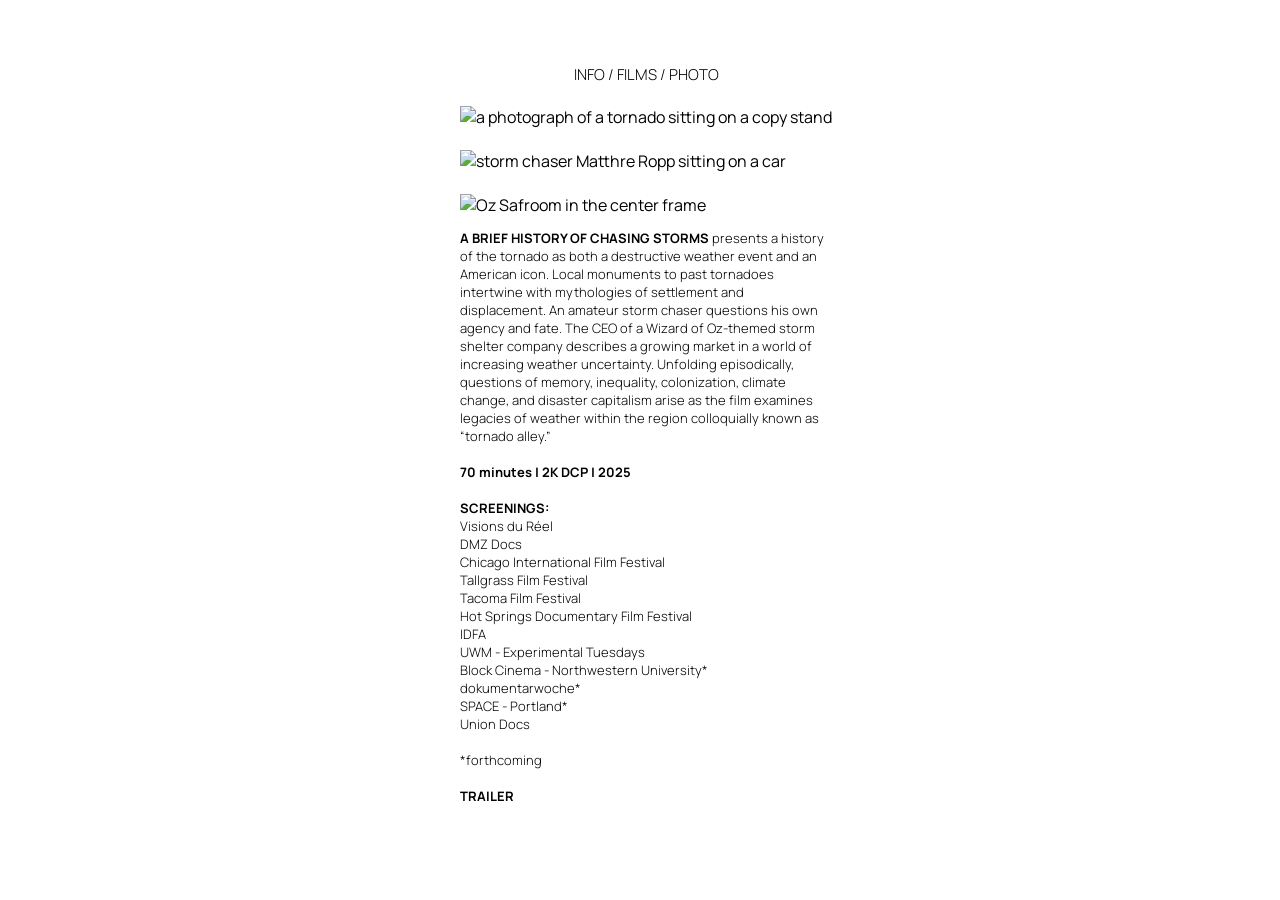
==== A_Brief_History.html @ c2400b2d "Add files via upload" ====
<!doctype html>

<html lang="en">
<head>
  <meta charset="utf-8">

  <title>Curtis Miller - Artist / Filmmaker</title>
  <meta name="description" content="CURTIS MILLER - Artist and Filmmaker">
  <meta name="author" content="CURTIS BYRNSIDE MILLER">

  <link rel="stylesheet" href="curtismiller.css">
    
<link rel="preconnect" href="https://fonts.gstatic.com">
<link href="https://fonts.googleapis.com/css2?family=Manrope:wght@200;300;400;500;600;700&display=swap" rel="stylesheet"> 
<link rel="icon" type="image/png" href=""/>
        
<meta name="viewport" content="width=device-width, initial-scale=1.0">    
  
  
</head>

   <header><a href="index.html">INFO</a> / <a href="films.html">FILMS</a> / <a href="photo.html">PHOTO</a></header>
    
    <body>
        <br>
        <img src="images/A_Brief_History/first_image.jpeg" class="center" title="a photograph of a tornado sitting on a copy stand">
        <br>
        <img src="images/A_Brief_History/matt%20car.jpg" class="center" title="storm chaser Matthre Ropp sitting on a car"> 
          <br>
        <img src="images/A_Brief_History/oz%20saferoom.jpg" class="center" title="Oz Safroom in the center frame">
   <p class="center">
      
              <b>A BRIEF HISTORY OF CHASING STORMS</b> presents a history of the tornado as both a destructive weather event and an American icon. Local monuments to past tornadoes intertwine with mythologies of settlement and displacement. An amateur storm chaser questions his own agency and fate. The CEO of a Wizard of Oz-themed storm shelter company describes a growing market in a world of increasing weather uncertainty. Unfolding episodically, questions of memory, inequality, colonization, climate change, and disaster capitalism arise as the film examines legacies of weather within the region colloquially known as “tornado alley.” 
             
            <br>
            <br>
       <b>70 minutes | 2K DCP | 2025</b>
        <br>
            <br>
            <b>SCREENINGS:</b> 
            <br> Visions du Réel
            <br>DMZ Docs
            <br>Chicago International Film Festival
            <BR>Tallgrass Film Festival
            <br>Tacoma Film Festival
            <br>Hot Springs Documentary Film Festival
            <br>IDFA
            <br>UWM - Experimental Tuesdays
            <br> Block Cinema - Northwestern University*
            <br> dokumentarwoche*
            <br>SPACE - Portland*
            <br>Union Docs<br>
            <br>*forthcoming
       <br>
<br>
       <a href="https://vimeo.com/user3306894/trailer-1?share=copy&fl=sv&fe=ci"><b>TRAILER</b></a>
    
        </p>
    
    </body>
    
    <footer>
       
    </footer>
    
</html>
---- curtismiller.css ----
/*media queries*/
/*anything greather than >>> a break point - min - */
/*anything less than a <<<< break point - max*/

/***********MOBILE***********/
/***********MOBILE***********/

header{
    background-color: white;
    width: 100%;
    margin: auto;
    text-align: center;
    bottom: 10px;
    z-index: 10;
    height: 20px;
    font-size: 15px;
    font-weight: 300;
}

footer{
    text-align: right;
}
    
body{
    background: white; 
    font-family: 'Manrope', sans-serif;
    margin-left: 2vw;
    margin-right: 1vw;
    margin-bottom: 5vh;
    margin-top: 15%;
    z-index: 50;
    
}

h1{
    color: red;
    font-size: 18px;
    word-spacing: 10px;
    font-weight: 600;
    text-align: center;
}

h2{
    color:red;
    font-size:18px;
    text-align: center;
    margin-bottom: 4vh;
}

h3{color:black;
text-align: center;
    font-size: 13px;
    display: inline;
}

h2:hover{color:black}
h2:active{color:red}


p{
    color:black;
    font-size: 12px
}

hr {
  width: 100%;
  margin-right: auto;
}

img{max-width: 100%;
    height: auto;
    margin-left: auto;
    margin-right: auto;
align-content: center;}

.center{
  display: block;
  margin-left: auto;
  margin-right: auto;
    ;
}



#container{
  display:flex;
}



a{ text-decoration: none;
    color:black;
}
a:hover{color:red}

ul{list-style-position: outside;}

li{list-style-position: outside;}

iframe{
    align-content: center;
    display: block;
}



/***********MOBILE***********/
/***********MOBILE***********/



/*
~~~~~~~~~~~~~~~~~~~~~~~~~~~~~~~~~~~~~~~~~~~~~~~
~~~~~~~~~~~~~~~~~~~~~~~~~~~~~~~~~~~~~~~~~~~~~~~
*/


/***********TABLET***********/
/***********TABLET***********/
@media only screen and (min-width: 768px){
    h1{
    font-size: 30px;
        text-align: center;
   }
    
    h2{
    color:red;
    font-size:20px;
    text-align: center;
    margin-bottom: 4vh;
}
    
    p{
    color:black;
    font-size: 16px;
    text-align: left;
    font-weight: 300;
}
    .newspaper{
    color:red;
    column-count: 2}

}

#container{
  display:flex
}

/***********TABLET***********/
/***********TABLET***********/



/*
~~~~~~~~~~~~~~~~~~~~~~~~~~~~~~~~~~~~~~~~~~~~~~~
~~~~~~~~~~~~~~~~~~~~~~~~~~~~~~~~~~~~~~~~~~~~~~~
*/


/***********SMALL_LAPTOP***********/
/***********SMALL_LAPTOP***********/
@media only screen and (min-width: 992px){
     h1{ color:red;
        font-size: 35px;
        }
    
    h2{
    font-size:30px;
    text-align: center;
    margin-bottom: 4vh;
    }

  h3{font-size:18px;}  
    }

p{max-width: 100%}

 img{max-width: 100%;
    height: auto;
    margin-left: auto;
    margin-right: auto;
align-content: center;}

hr{max-width: 100%}


/***********SMALL_LAPTOP***********/
/***********SMALL_LAPTOP***********/



/*
~~~~~~~~~~~~~~~~~~~~~~~~~~~~~~~~~~~~~~~~~~~~~~~
~~~~~~~~~~~~~~~~~~~~~~~~~~~~~~~~~~~~~~~~~~~~~~~
*/



/***********LG_DESK***********/
/***********LG_DESK***********/
@media only screen and (min-width: 1080px){
    body{margin-top:5%;
        margin-left:;
        margin-right;}
    
    h1{
        color:red;
    font-size: 35px;
   }
    p{font-size: 13px;
    max-width: 30%;
        display: block;
    align-content: center;}

    h3{font-size: 14px;
        font-weight: 300;
    max-width: 30%}
    
    img{max-width: 30%;
    height: auto;
    margin-left: auto;
    margin-right: auto;
align-content: center;}
}

iframe{
    max-width: 100%;
    width: 108wh;
    height: 50vh;
    border: none;
    align-content: center;
}

hr{max-width: 30%}

/***********LG_DESK***********/
/***********LG_DESK***********/
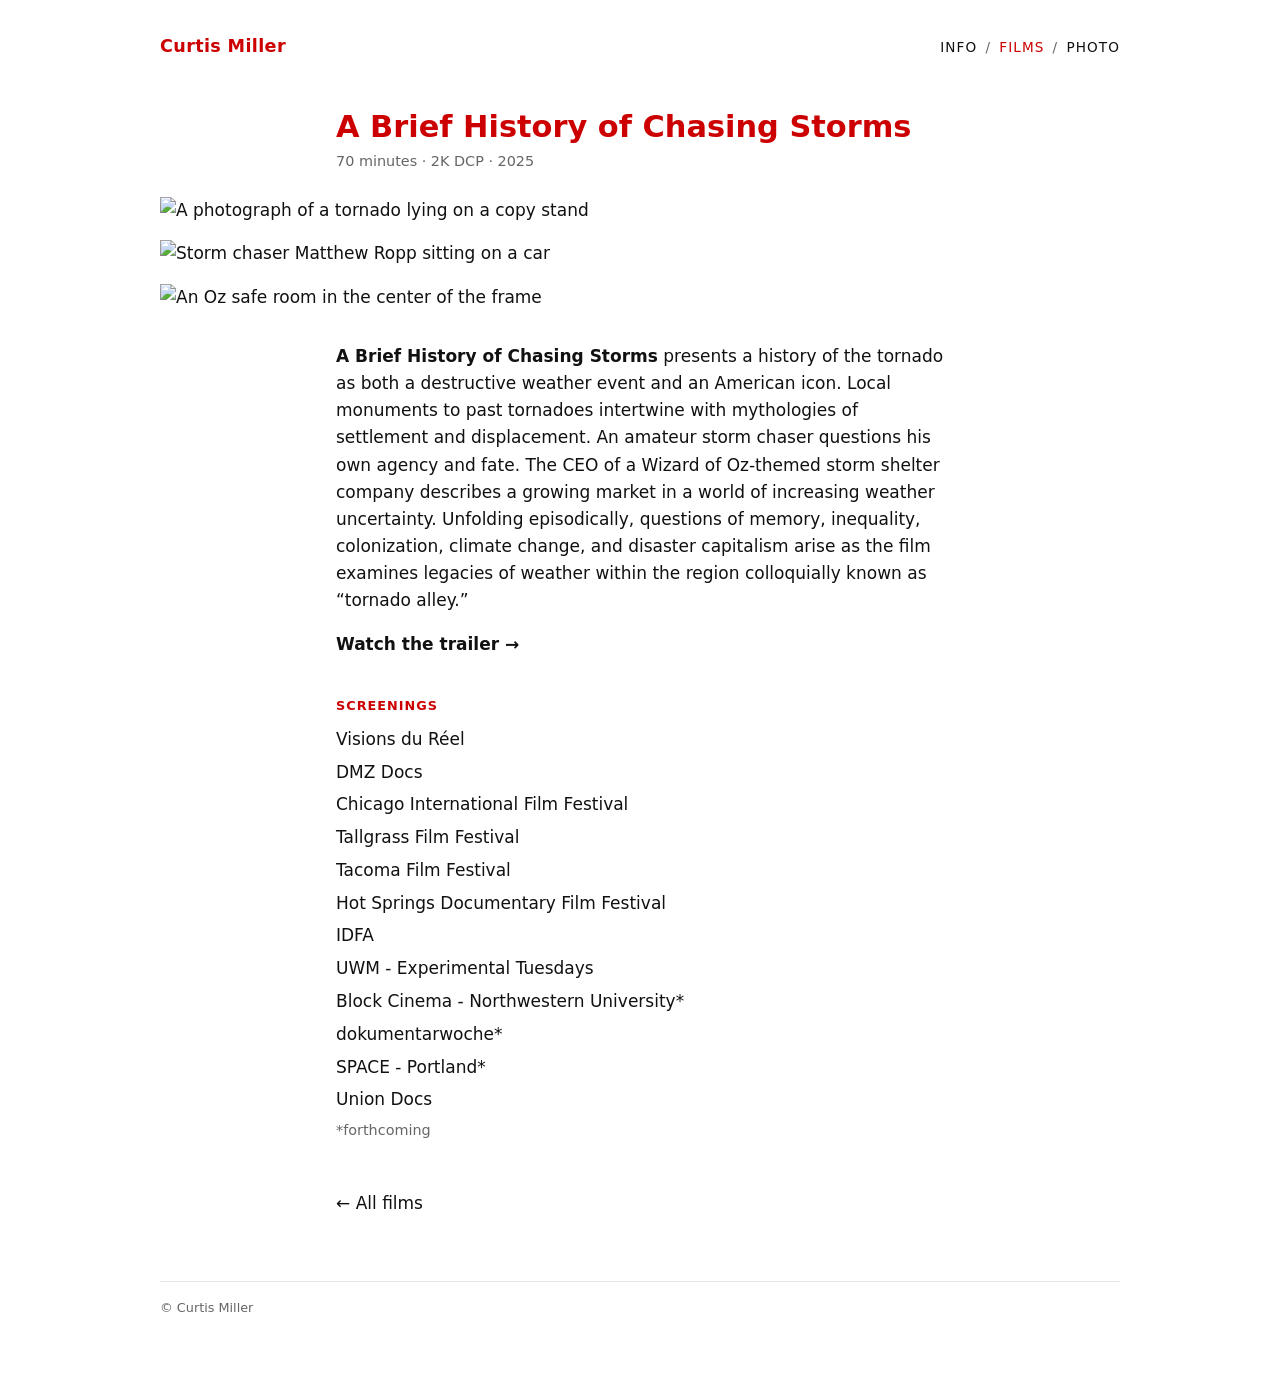
==== commit 0e69f9eb: "Revamp site HTML and CSS - Fix invalid page structure (header/footer outside <body>, missing doctype" ====
--- a/A_Brief_History.html
+++ b/A_Brief_History.html
@@ -1,66 +1,59 @@
 <!doctype html>
-
 <html lang="en">
 <head>
   <meta charset="utf-8">
+  <meta name="viewport" content="width=device-width, initial-scale=1">
+  <title>A Brief History of Chasing Storms – Curtis Miller</title>
+  <meta name="description" content="A Brief History of Chasing Storms presents a history of the tornado as both a destructive weather event and an American icon. Local monuments to past…">
+  <link rel="preload" href="fonts/manrope.woff2" as="font" type="font/woff2" crossorigin>
+  <link rel="stylesheet" href="curtismiller.css">
+</head>
+<body>
 
-  <title>Curtis Miller - Artist / Filmmaker</title>
-  <meta name="description" content="CURTIS MILLER - Artist and Filmmaker">
-  <meta name="author" content="CURTIS BYRNSIDE MILLER">
+<header class="site-header">
+  <a class="site-name" href="index.html">Curtis Miller</a>
+  <nav class="site-nav">
+    <a href="index.html">Info</a><a href="films.html" aria-current="page">Films</a><a href="photo.html">Photo</a>
+  </nav>
+</header>
 
-  <link rel="stylesheet" href="curtismiller.css">
-    
-<link rel="preconnect" href="https://fonts.gstatic.com">
-<link href="https://fonts.googleapis.com/css2?family=Manrope:wght@200;300;400;500;600;700&display=swap" rel="stylesheet"> 
-<link rel="icon" type="image/png" href=""/>
-        
-<meta name="viewport" content="width=device-width, initial-scale=1.0">    
-  
-  
-</head>
+<main>
+  <div class="text">
+    <h1>A Brief History of Chasing Storms</h1>
+    <p class="meta">70 minutes · 2K DCP · 2025</p>
+  </div>
 
-   <header><a href="index.html">INFO</a> / <a href="films.html">FILMS</a> / <a href="photo.html">PHOTO</a></header>
-    
-    <body>
-        <br>
-        <img src="images/A_Brief_History/first_image.jpeg" class="center" title="a photograph of a tornado sitting on a copy stand">
-        <br>
-        <img src="images/A_Brief_History/matt%20car.jpg" class="center" title="storm chaser Matthre Ropp sitting on a car"> 
-          <br>
-        <img src="images/A_Brief_History/oz%20saferoom.jpg" class="center" title="Oz Safroom in the center frame">
-   <p class="center">
-      
-              <b>A BRIEF HISTORY OF CHASING STORMS</b> presents a history of the tornado as both a destructive weather event and an American icon. Local monuments to past tornadoes intertwine with mythologies of settlement and displacement. An amateur storm chaser questions his own agency and fate. The CEO of a Wizard of Oz-themed storm shelter company describes a growing market in a world of increasing weather uncertainty. Unfolding episodically, questions of memory, inequality, colonization, climate change, and disaster capitalism arise as the film examines legacies of weather within the region colloquially known as “tornado alley.” 
-             
-            <br>
-            <br>
-       <b>70 minutes | 2K DCP | 2025</b>
-        <br>
-            <br>
-            <b>SCREENINGS:</b> 
-            <br> Visions du Réel
-            <br>DMZ Docs
-            <br>Chicago International Film Festival
-            <BR>Tallgrass Film Festival
-            <br>Tacoma Film Festival
-            <br>Hot Springs Documentary Film Festival
-            <br>IDFA
-            <br>UWM - Experimental Tuesdays
-            <br> Block Cinema - Northwestern University*
-            <br> dokumentarwoche*
-            <br>SPACE - Portland*
-            <br>Union Docs<br>
-            <br>*forthcoming
-       <br>
-<br>
-       <a href="https://vimeo.com/user3306894/trailer-1?share=copy&fl=sv&fe=ci"><b>TRAILER</b></a>
-    
-        </p>
-    
-    </body>
-    
-    <footer>
-       
-    </footer>
-    
-</html>+  <div class="stack">
+    <img src="images/A_Brief_History/first_image.jpeg" alt="A photograph of a tornado lying on a copy stand">
+    <img src="images/A_Brief_History/matt%20car.jpg" alt="Storm chaser Matthew Ropp sitting on a car" loading="lazy">
+    <img src="images/A_Brief_History/oz%20saferoom.jpg" alt="An Oz safe room in the center of the frame" loading="lazy">
+  </div>
+
+  <div class="text">
+    <p><strong>A Brief History of Chasing Storms</strong> presents a history of the tornado as both a destructive weather event and an American icon. Local monuments to past tornadoes intertwine with mythologies of settlement and displacement. An amateur storm chaser questions his own agency and fate. The CEO of a Wizard of Oz-themed storm shelter company describes a growing market in a world of increasing weather uncertainty. Unfolding episodically, questions of memory, inequality, colonization, climate change, and disaster capitalism arise as the film examines legacies of weather within the region colloquially known as “tornado alley.”</p>
+    <p><a href="https://vimeo.com/user3306894/trailer-1?share=copy&amp;fl=sv&amp;fe=ci" target="_blank" rel="noopener"><strong>Watch the trailer →</strong></a></p>
+
+    <h2>Screenings</h2>
+    <ul class="plain">
+      <li>Visions du Réel</li>
+      <li>DMZ Docs</li>
+      <li>Chicago International Film Festival</li>
+      <li>Tallgrass Film Festival</li>
+      <li>Tacoma Film Festival</li>
+      <li>Hot Springs Documentary Film Festival</li>
+      <li>IDFA</li>
+      <li>UWM - Experimental Tuesdays</li>
+      <li>Block Cinema - Northwestern University*</li>
+      <li>dokumentarwoche*</li>
+      <li>SPACE - Portland*</li>
+      <li>Union Docs</li>
+    </ul>
+    <p class="meta">*forthcoming</p>
+    <p class="back"><a href="films.html">← All films</a></p>
+  </div>
+</main>
+
+<footer class="site-footer">© Curtis Miller</footer>
+
+</body>
+</html>
--- a/curtismiller.css
+++ b/curtismiller.css
@@ -1,239 +1,309 @@
-/*media queries*/
-/*anything greather than >>> a break point - min - */
-/*anything less than a <<<< break point - max*/
-
-/***********MOBILE***********/
-/***********MOBILE***********/
-
-header{
-    background-color: white;
-    width: 100%;
-    margin: auto;
-    text-align: center;
-    bottom: 10px;
-    z-index: 10;
-    height: 20px;
-    font-size: 15px;
-    font-weight: 300;
-}
-
-footer{
-    text-align: right;
-}
-    
-body{
-    background: white; 
-    font-family: 'Manrope', sans-serif;
-    margin-left: 2vw;
-    margin-right: 1vw;
-    margin-bottom: 5vh;
-    margin-top: 15%;
-    z-index: 50;
-    
-}
-
-h1{
-    color: red;
-    font-size: 18px;
-    word-spacing: 10px;
-    font-weight: 600;
-    text-align: center;
-}
-
-h2{
-    color:red;
-    font-size:18px;
-    text-align: center;
-    margin-bottom: 4vh;
-}
-
-h3{color:black;
-text-align: center;
-    font-size: 13px;
-    display: inline;
-}
-
-h2:hover{color:black}
-h2:active{color:red}
-
-
-p{
-    color:black;
-    font-size: 12px
-}
-
-hr {
-  width: 100%;
-  margin-right: auto;
-}
-
-img{max-width: 100%;
-    height: auto;
-    margin-left: auto;
-    margin-right: auto;
-align-content: center;}
-
-.center{
-  display: block;
-  margin-left: auto;
-  margin-right: auto;
-    ;
-}
-
-
-
-#container{
-  display:flex;
-}
-
-
-
-a{ text-decoration: none;
-    color:black;
-}
-a:hover{color:red}
-
-ul{list-style-position: outside;}
-
-li{list-style-position: outside;}
-
-iframe{
-    align-content: center;
-    display: block;
-}
-
-
-
-/***********MOBILE***********/
-/***********MOBILE***********/
-
-
-
-/*
-~~~~~~~~~~~~~~~~~~~~~~~~~~~~~~~~~~~~~~~~~~~~~~~
-~~~~~~~~~~~~~~~~~~~~~~~~~~~~~~~~~~~~~~~~~~~~~~~
-*/
-
-
-/***********TABLET***********/
-/***********TABLET***********/
-@media only screen and (min-width: 768px){
-    h1{
-    font-size: 30px;
-        text-align: center;
-   }
-    
-    h2{
-    color:red;
-    font-size:20px;
-    text-align: center;
-    margin-bottom: 4vh;
-}
-    
-    p{
-    color:black;
-    font-size: 16px;
-    text-align: left;
-    font-weight: 300;
-}
-    .newspaper{
-    color:red;
-    column-count: 2}
-
-}
-
-#container{
-  display:flex
-}
-
-/***********TABLET***********/
-/***********TABLET***********/
-
-
-
-/*
-~~~~~~~~~~~~~~~~~~~~~~~~~~~~~~~~~~~~~~~~~~~~~~~
-~~~~~~~~~~~~~~~~~~~~~~~~~~~~~~~~~~~~~~~~~~~~~~~
-*/
-
-
-/***********SMALL_LAPTOP***********/
-/***********SMALL_LAPTOP***********/
-@media only screen and (min-width: 992px){
-     h1{ color:red;
-        font-size: 35px;
-        }
-    
-    h2{
-    font-size:30px;
-    text-align: center;
-    margin-bottom: 4vh;
-    }
-
-  h3{font-size:18px;}  
-    }
-
-p{max-width: 100%}
-
- img{max-width: 100%;
-    height: auto;
-    margin-left: auto;
-    margin-right: auto;
-align-content: center;}
-
-hr{max-width: 100%}
-
-
-/***********SMALL_LAPTOP***********/
-/***********SMALL_LAPTOP***********/
-
-
-
-/*
-~~~~~~~~~~~~~~~~~~~~~~~~~~~~~~~~~~~~~~~~~~~~~~~
-~~~~~~~~~~~~~~~~~~~~~~~~~~~~~~~~~~~~~~~~~~~~~~~
-*/
-
-
-
-/***********LG_DESK***********/
-/***********LG_DESK***********/
-@media only screen and (min-width: 1080px){
-    body{margin-top:5%;
-        margin-left:;
-        margin-right;}
-    
-    h1{
-        color:red;
-    font-size: 35px;
-   }
-    p{font-size: 13px;
-    max-width: 30%;
-        display: block;
-    align-content: center;}
-
-    h3{font-size: 14px;
-        font-weight: 300;
-    max-width: 30%}
-    
-    img{max-width: 30%;
-    height: auto;
-    margin-left: auto;
-    margin-right: auto;
-align-content: center;}
-}
-
-iframe{
-    max-width: 100%;
-    width: 108wh;
-    height: 50vh;
-    border: none;
-    align-content: center;
-}
-
-hr{max-width: 30%}
-
-/***********LG_DESK***********/
-/***********LG_DESK***********/
-
-
+/*
+  Curtis Miller - site stylesheet
+
+  Mobile-first: the base rules are for phones, and the media
+  queries near the bottom add to them for wider screens.
+  Colours live in the :root block so they can be changed in one place.
+*/
+
+/* ---------- Font (self-hosted, one file covers every weight) ---------- */
+
+@font-face {
+  font-family: "Manrope";
+  font-style: normal;
+  font-weight: 200 800;
+  font-display: swap;
+  src: url("fonts/manrope.woff2") format("woff2");
+}
+
+/* ---------- Colours ---------- */
+
+:root {
+  --bg: #fff;
+  --text: #111;
+  --muted: #666;
+  --accent: #c00;   /* the site red; darker than pure red so small text stays readable */
+  --rule: #e5e5e5;
+}
+
+@media (prefers-color-scheme: dark) {
+  :root {
+    --bg: #111;
+    --text: #e8e8e8;
+    --muted: #999;
+    --accent: #ff5a5a;
+    --rule: #2a2a2a;
+  }
+}
+
+/* ---------- Base ---------- */
+
+*,
+*::before,
+*::after {
+  box-sizing: border-box;
+}
+
+html {
+  -webkit-text-size-adjust: 100%;
+  text-size-adjust: 100%;
+}
+
+body {
+  margin: 0;
+  padding: 0 1rem 3rem;
+  background: var(--bg);
+  color: var(--text);
+  font-family: "Manrope", system-ui, -apple-system, "Segoe UI", Roboto, Helvetica, Arial, sans-serif;
+  font-size: 1rem;
+  line-height: 1.6;
+}
+
+a {
+  color: inherit;
+  text-decoration: none;
+}
+
+a:hover,
+a:focus {
+  color: var(--accent);
+}
+
+a:focus-visible {
+  outline: 2px solid var(--accent);
+  outline-offset: 2px;
+}
+
+img {
+  display: block;
+  max-width: 100%;
+  height: auto;
+  margin: 0 auto;
+}
+
+h1,
+h2 {
+  color: var(--accent);
+  font-weight: 600;
+  line-height: 1.25;
+}
+
+h1 {
+  font-size: 1.5rem;
+  margin: 0 0 0.25rem;
+}
+
+h2 {
+  font-size: 0.8rem;
+  letter-spacing: 0.08em;
+  text-transform: uppercase;
+  margin: 2.5rem 0 0.75rem;
+}
+
+p {
+  margin: 0 0 1rem;
+}
+
+/* ---------- Header and navigation ---------- */
+
+.site-header {
+  display: flex;
+  flex-wrap: wrap;
+  align-items: baseline;
+  justify-content: space-between;
+  gap: 0.5rem 1.5rem;
+  max-width: 60rem;
+  margin: 0 auto;
+  padding: 1.25rem 0 2rem;
+}
+
+.site-name {
+  color: var(--accent);
+  font-weight: 600;
+  font-size: 1.1rem;
+  letter-spacing: 0.02em;
+}
+
+.site-nav {
+  font-size: 0.85rem;
+  letter-spacing: 0.08em;
+  text-transform: uppercase;
+}
+
+.site-nav a + a::before {
+  content: "/";
+  margin: 0 0.6em;
+  color: var(--muted);
+}
+
+.site-nav a[aria-current="page"] {
+  color: var(--accent);
+}
+
+/* ---------- Page content ---------- */
+
+main {
+  max-width: 60rem;
+  margin: 0 auto;
+}
+
+/* Comfortable reading width for paragraphs and lists */
+.text {
+  max-width: 38rem;
+  margin: 0 auto;
+}
+
+.meta {
+  color: var(--muted);
+  font-size: 0.9rem;
+}
+
+.lead-image {
+  margin: 0 auto 2.5rem;
+}
+
+/* Lists without bullets: screenings, press, links */
+.plain {
+  list-style: none;
+  margin: 0;
+  padding: 0;
+}
+
+.plain li {
+  margin-bottom: 0.35rem;
+}
+
+.plain .source,
+.plain .date {
+  color: var(--muted);
+}
+
+/* ---------- Image stacks (film pages, photo series) ---------- */
+
+.stack {
+  margin: 1.5rem 0 2rem;
+}
+
+.stack img {
+  margin-bottom: 1rem;
+}
+
+/* Keep tall images within the screen height */
+.stack img,
+.lead-image {
+  max-height: 85vh;
+  width: auto;
+}
+
+/* ---------- Films grid ---------- */
+
+.film-grid {
+  display: grid;
+  grid-template-columns: 1fr;
+  gap: 2rem 1.5rem;
+  margin: 0;
+  padding: 0;
+  list-style: none;
+}
+
+.film-grid a {
+  display: block;
+}
+
+.film-grid img {
+  width: 100%;
+}
+
+.film-grid .title {
+  display: block;
+  margin-top: 0.5rem;
+  font-weight: 500;
+}
+
+.film-grid .meta {
+  display: block;
+}
+
+.film-grid a:hover img,
+.film-grid a:focus img {
+  opacity: 0.85;
+}
+
+/* ---------- Photo series ---------- */
+
+.series {
+  margin-bottom: 4rem;
+}
+
+.series h2 {
+  max-width: 38rem;
+  margin-left: auto;
+  margin-right: auto;
+}
+
+.series .year {
+  color: var(--muted);
+  font-weight: 400;
+  text-transform: none;
+  letter-spacing: 0;
+}
+
+/* ---------- Footer ---------- */
+
+.back {
+  margin-top: 3rem;
+}
+
+.site-footer {
+  max-width: 60rem;
+  margin: 4rem auto 0;
+  padding-top: 1rem;
+  border-top: 1px solid var(--rule);
+  color: var(--muted);
+  font-size: 0.8rem;
+}
+
+/* ---------- Tablet and up ---------- */
+
+@media (min-width: 640px) {
+  body {
+    padding: 0 2rem 4rem;
+  }
+
+  .film-grid {
+    grid-template-columns: 1fr 1fr;
+  }
+}
+
+/* ---------- Desktop ---------- */
+
+@media (min-width: 1024px) {
+  body {
+    font-size: 1.0625rem;
+  }
+
+  h1 {
+    font-size: 1.9rem;
+  }
+
+  .film-grid {
+    grid-template-columns: 1fr 1fr 1fr;
+  }
+
+  .site-header {
+    padding: 2rem 0 3rem;
+  }
+}
+
+/* ---------- Print ---------- */
+
+@media print {
+  .site-nav,
+  .back {
+    display: none;
+  }
+
+  a {
+    text-decoration: underline;
+  }
+}
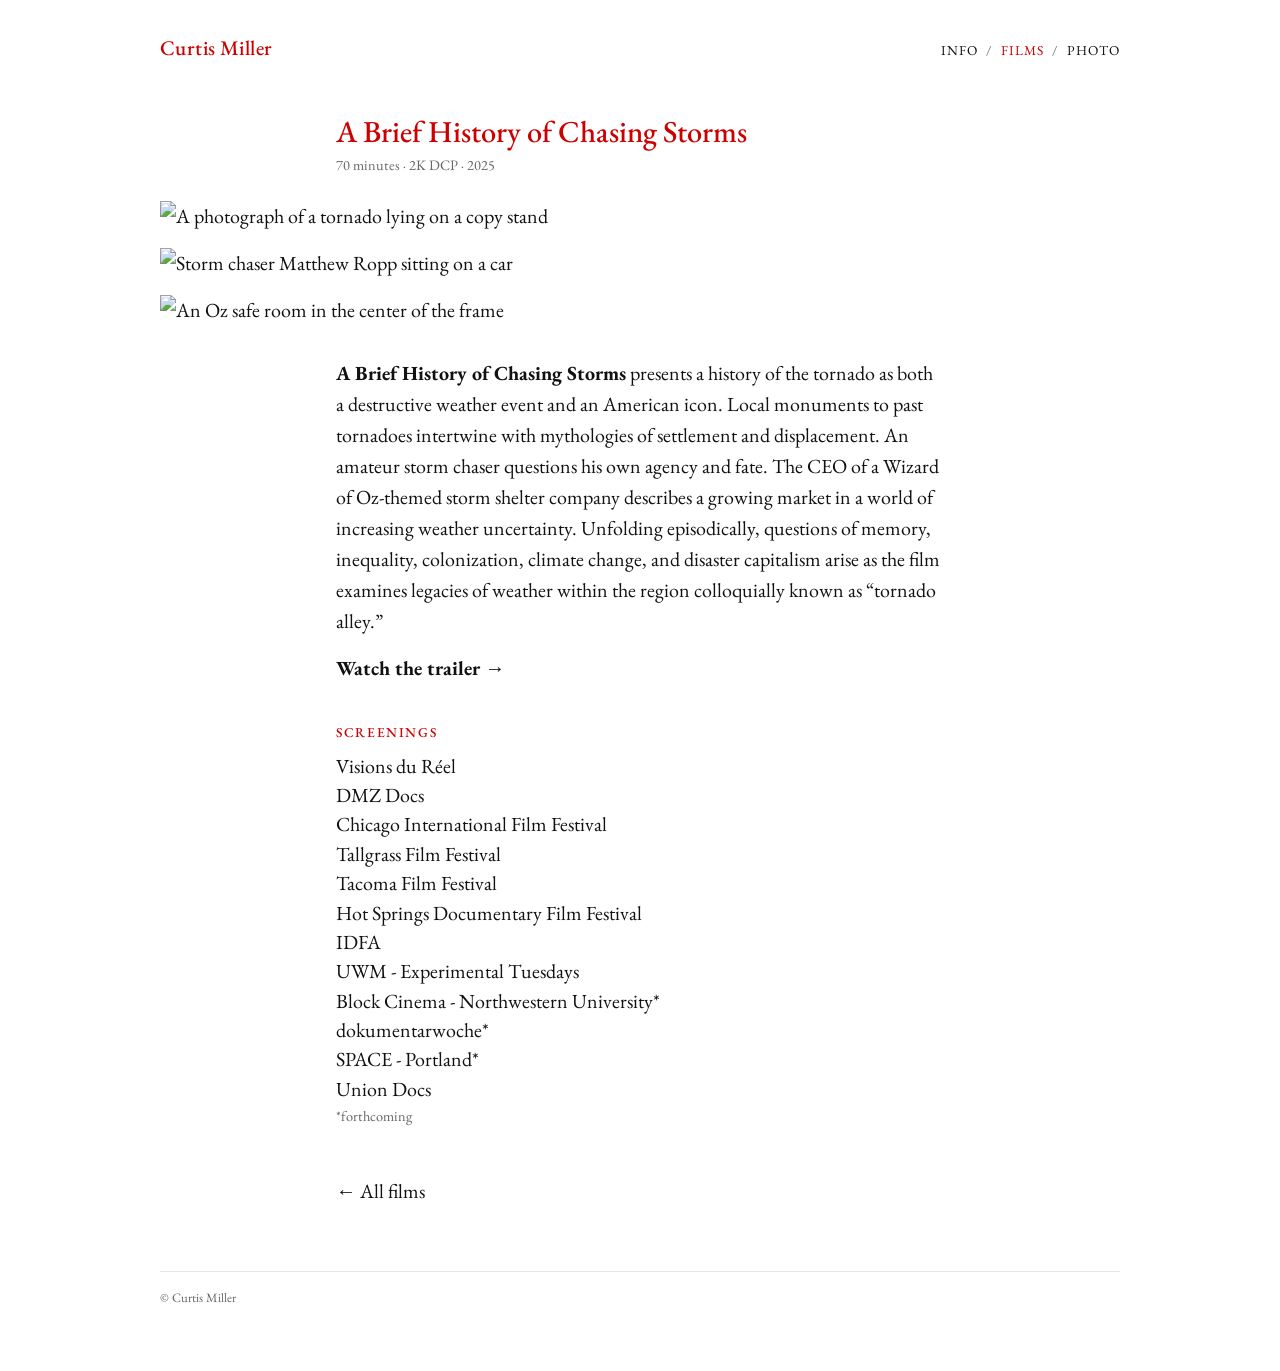
==== commit 4dbad71f: "Switch site font from Manrope to EB Garamond Self-hosted regular and italic files; text sizes adjust" ====
--- a/A_Brief_History.html
+++ b/A_Brief_History.html
@@ -5,7 +5,7 @@
   <meta name="viewport" content="width=device-width, initial-scale=1">
   <title>A Brief History of Chasing Storms – Curtis Miller</title>
   <meta name="description" content="A Brief History of Chasing Storms presents a history of the tornado as both a destructive weather event and an American icon. Local monuments to past…">
-  <link rel="preload" href="fonts/manrope.woff2" as="font" type="font/woff2" crossorigin>
+  <link rel="preload" href="fonts/eb-garamond.woff2" as="font" type="font/woff2" crossorigin>
   <link rel="stylesheet" href="curtismiller.css">
 </head>
 <body>
--- a/curtismiller.css
+++ b/curtismiller.css
@@ -6,14 +6,22 @@
   Colours live in the :root block so they can be changed in one place.
 */
 
-/* ---------- Font (self-hosted, one file covers every weight) ---------- */
+/* ---------- Font: EB Garamond, self-hosted (regular and italic files) ---------- */
 
 @font-face {
-  font-family: "Manrope";
+  font-family: "EB Garamond";
   font-style: normal;
-  font-weight: 200 800;
+  font-weight: 400 800;
   font-display: swap;
-  src: url("fonts/manrope.woff2") format("woff2");
+  src: url("fonts/eb-garamond.woff2") format("woff2");
+}
+
+@font-face {
+  font-family: "EB Garamond";
+  font-style: italic;
+  font-weight: 400 800;
+  font-display: swap;
+  src: url("fonts/eb-garamond-italic.woff2") format("woff2");
 }
 
 /* ---------- Colours ---------- */
@@ -54,9 +62,9 @@
   padding: 0 1rem 3rem;
   background: var(--bg);
   color: var(--text);
-  font-family: "Manrope", system-ui, -apple-system, "Segoe UI", Roboto, Helvetica, Arial, sans-serif;
-  font-size: 1rem;
-  line-height: 1.6;
+  font-family: "EB Garamond", Garamond, "Times New Roman", Georgia, serif;
+  font-size: 1.15rem;
+  line-height: 1.55;
 }
 
 a {
@@ -84,7 +92,7 @@
 h1,
 h2 {
   color: var(--accent);
-  font-weight: 600;
+  font-weight: 500;
   line-height: 1.25;
 }
 
@@ -94,8 +102,8 @@
 }
 
 h2 {
-  font-size: 0.8rem;
-  letter-spacing: 0.08em;
+  font-size: 0.85rem;
+  letter-spacing: 0.12em;
   text-transform: uppercase;
   margin: 2.5rem 0 0.75rem;
 }
@@ -119,8 +127,8 @@
 
 .site-name {
   color: var(--accent);
-  font-weight: 600;
-  font-size: 1.1rem;
+  font-weight: 500;
+  font-size: 1.3rem;
   letter-spacing: 0.02em;
 }
 
@@ -170,7 +178,8 @@
 }
 
 .plain li {
-  margin-bottom: 0.35rem;
+  margin-bottom: 0.15rem;
+  line-height: 1.35;
 }
 
 .plain .source,
@@ -279,7 +288,7 @@
 
 @media (min-width: 1024px) {
   body {
-    font-size: 1.0625rem;
+    font-size: 1.25rem;
   }
 
   h1 {
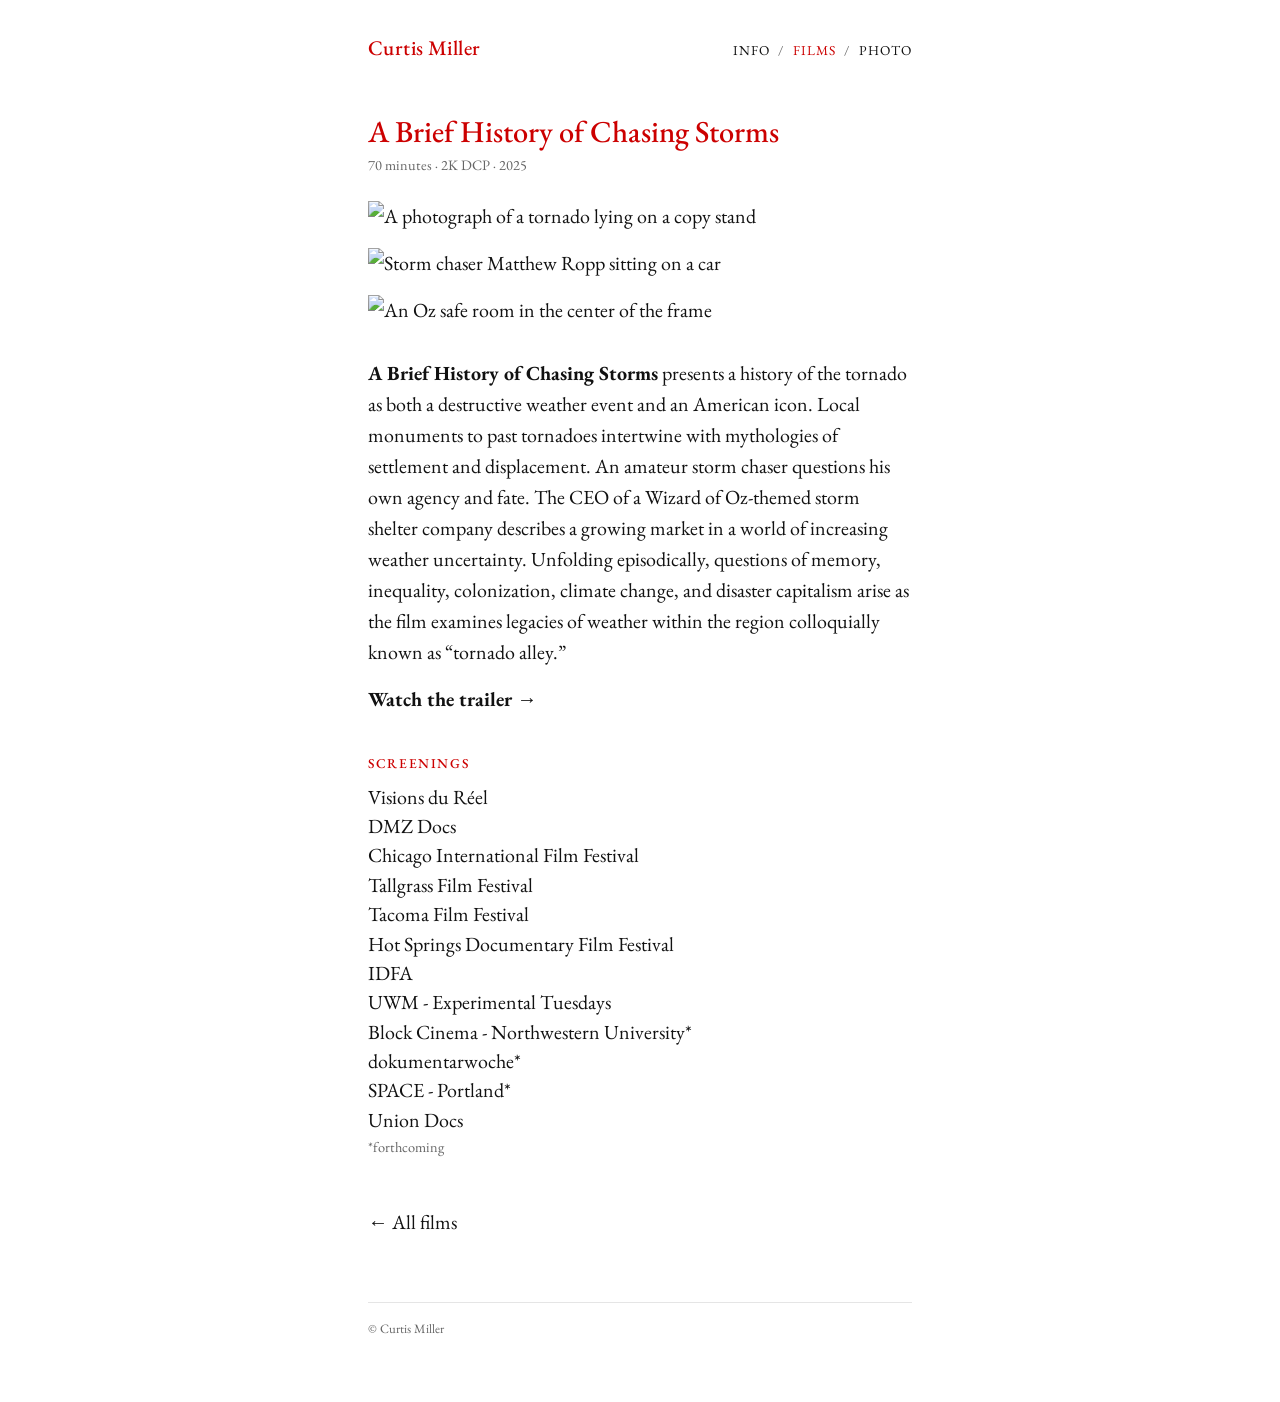
==== commit 885ee68b: "Add version number to stylesheet link so browsers fetch the new CSS Phones were showing the new page" ====
--- a/A_Brief_History.html
+++ b/A_Brief_History.html
@@ -6,7 +6,7 @@
   <title>A Brief History of Chasing Storms – Curtis Miller</title>
   <meta name="description" content="A Brief History of Chasing Storms presents a history of the tornado as both a destructive weather event and an American icon. Local monuments to past…">
   <link rel="preload" href="fonts/eb-garamond.woff2" as="font" type="font/woff2" crossorigin>
-  <link rel="stylesheet" href="curtismiller.css">
+  <link rel="stylesheet" href="curtismiller.css?v=2">
 </head>
 <body>
 
--- a/curtismiller.css
+++ b/curtismiller.css
@@ -4,6 +4,10 @@
   Mobile-first: the base rules are for phones, and the media
   queries near the bottom add to them for wider screens.
   Colours live in the :root block so they can be changed in one place.
+
+  After editing this file, bump the ?v= number in each page's
+  <link rel="stylesheet" href="curtismiller.css?v=..."> line so browsers
+  fetch the new version instead of a cached copy.
 */
 
 /* ---------- Font: EB Garamond, self-hosted (regular and italic files) ---------- */
@@ -32,6 +36,8 @@
   --muted: #666;
   --accent: #c00;   /* the site red; darker than pure red so small text stays readable */
   --rule: #e5e5e5;
+
+  --column: 34rem;  /* width of the single page column: header, images, text, footer */
 }
 
 @media (prefers-color-scheme: dark) {
@@ -120,7 +126,7 @@
   align-items: baseline;
   justify-content: space-between;
   gap: 0.5rem 1.5rem;
-  max-width: 60rem;
+  max-width: var(--column);
   margin: 0 auto;
   padding: 1.25rem 0 2rem;
 }
@@ -151,13 +157,13 @@
 /* ---------- Page content ---------- */
 
 main {
-  max-width: 60rem;
+  max-width: var(--column);
   margin: 0 auto;
 }
 
 /* Comfortable reading width for paragraphs and lists */
 .text {
-  max-width: 38rem;
+  max-width: var(--column);
   margin: 0 auto;
 }
 
@@ -197,11 +203,10 @@
   margin-bottom: 1rem;
 }
 
-/* Keep tall images within the screen height */
+/* Images fill the column so their edges line up with the text */
 .stack img,
 .lead-image {
-  max-height: 85vh;
-  width: auto;
+  width: 100%;
 }
 
 /* ---------- Films grid ---------- */
@@ -227,6 +232,7 @@
   display: block;
   margin-top: 0.5rem;
   font-weight: 500;
+  line-height: 1.3;
 }
 
 .film-grid .meta {
@@ -241,11 +247,12 @@
 /* ---------- Photo series ---------- */
 
 .series {
-  margin-bottom: 4rem;
+  margin-bottom: 2rem;
 }
 
 .series h2 {
-  max-width: 38rem;
+  margin-top: 0;
+  max-width: var(--column);
   margin-left: auto;
   margin-right: auto;
 }
@@ -264,7 +271,7 @@
 }
 
 .site-footer {
-  max-width: 60rem;
+  max-width: var(--column);
   margin: 4rem auto 0;
   padding-top: 1rem;
   border-top: 1px solid var(--rule);
@@ -293,10 +300,6 @@
 
   h1 {
     font-size: 1.9rem;
-  }
-
-  .film-grid {
-    grid-template-columns: 1fr 1fr 1fr;
   }
 
   .site-header {
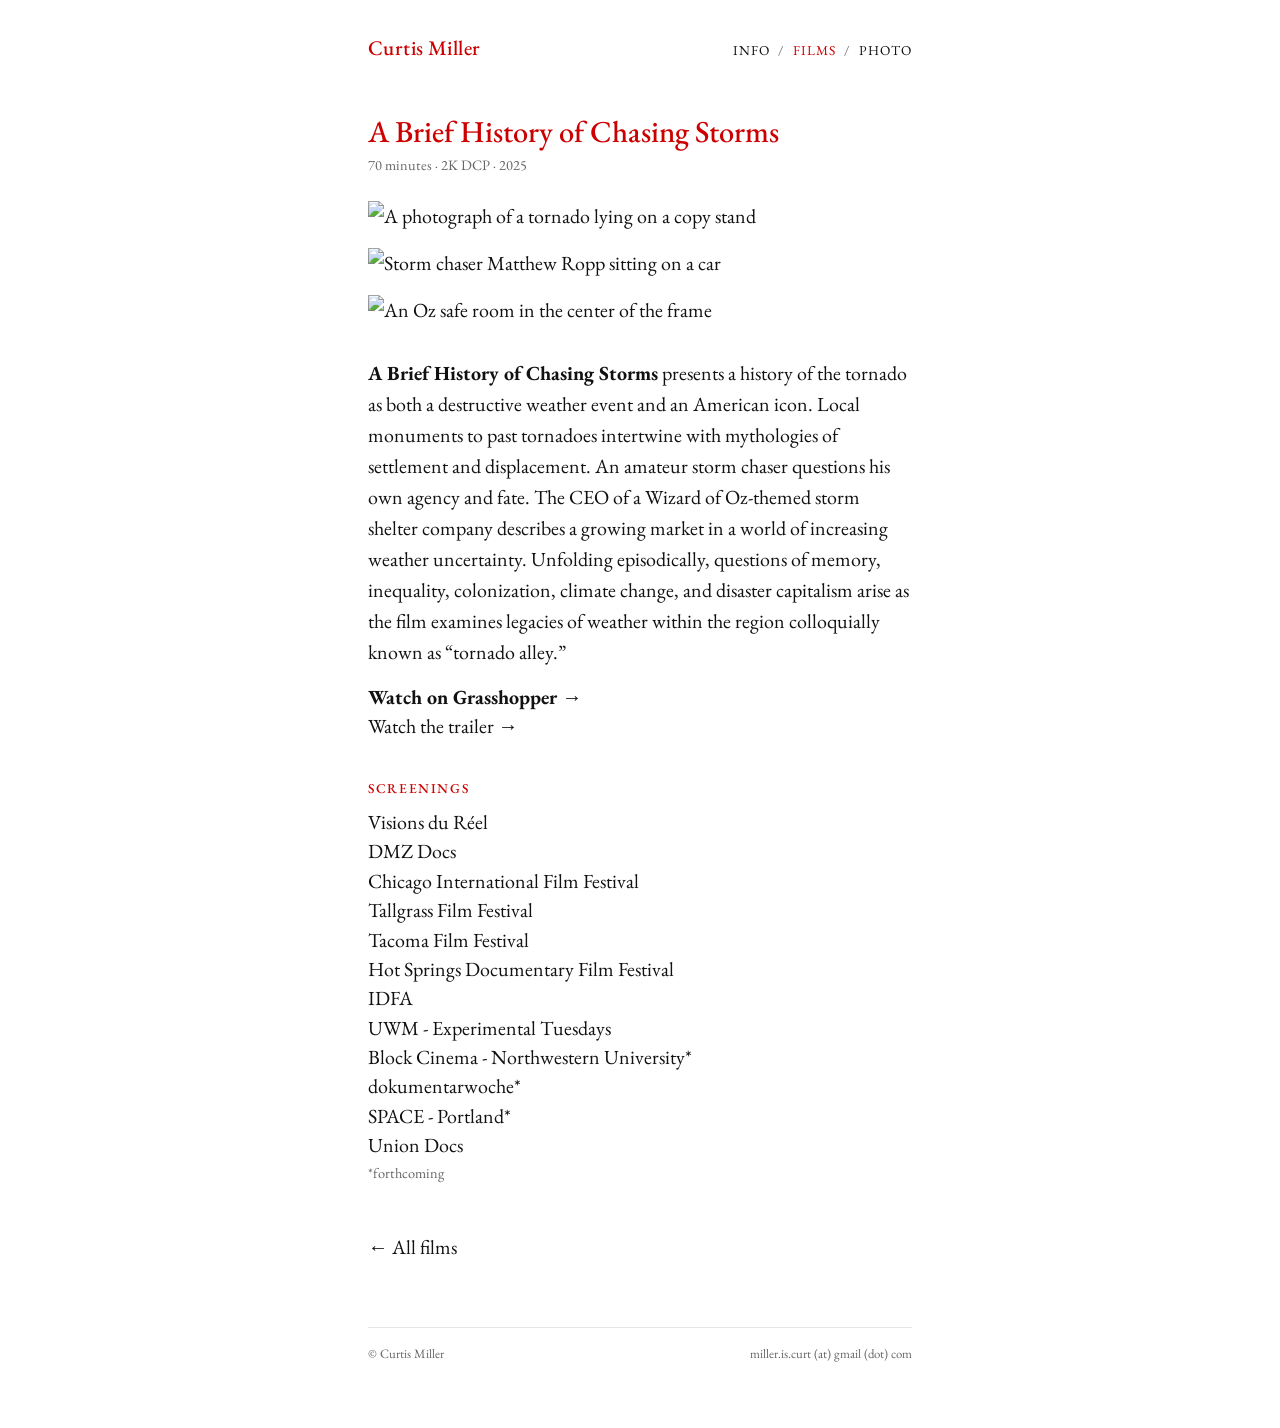
==== commit a8f11155: "Shorten Info page, add Watch link, enlargeable photos, footer email, link previews - Info: screening" ====
--- a/A_Brief_History.html
+++ b/A_Brief_History.html
@@ -5,8 +5,15 @@
   <meta name="viewport" content="width=device-width, initial-scale=1">
   <title>A Brief History of Chasing Storms – Curtis Miller</title>
   <meta name="description" content="A Brief History of Chasing Storms presents a history of the tornado as both a destructive weather event and an American icon. Local monuments to past…">
+  <meta property="og:type" content="website">
+  <meta property="og:site_name" content="Curtis Miller">
+  <meta property="og:title" content="A Brief History of Chasing Storms – Curtis Miller">
+  <meta property="og:description" content="A Brief History of Chasing Storms presents a history of the tornado as both a destructive weather event and an American icon. Local monuments to past…">
+  <meta property="og:url" content="https://www.curtis-miller.com/A_Brief_History.html">
+  <meta property="og:image" content="https://www.curtis-miller.com/images/A_Brief_History/first_image.jpeg">
+  <meta name="twitter:card" content="summary_large_image">
   <link rel="preload" href="fonts/eb-garamond.woff2" as="font" type="font/woff2" crossorigin>
-  <link rel="stylesheet" href="curtismiller.css?v=2">
+  <link rel="stylesheet" href="curtismiller.css?v=4">
 </head>
 <body>
 
@@ -24,14 +31,17 @@
   </div>
 
   <div class="stack">
-    <img src="images/A_Brief_History/first_image.jpeg" alt="A photograph of a tornado lying on a copy stand">
-    <img src="images/A_Brief_History/matt%20car.jpg" alt="Storm chaser Matthew Ropp sitting on a car" loading="lazy">
-    <img src="images/A_Brief_History/oz%20saferoom.jpg" alt="An Oz safe room in the center of the frame" loading="lazy">
+    <a class="zoom" href="images/A_Brief_History/first_image.jpeg"><img src="images/A_Brief_History/first_image.jpeg" alt="A photograph of a tornado lying on a copy stand"></a>
+    <a class="zoom" href="images/A_Brief_History/matt%20car.jpg"><img src="images/A_Brief_History/matt%20car.jpg" alt="Storm chaser Matthew Ropp sitting on a car" loading="lazy"></a>
+    <a class="zoom" href="images/A_Brief_History/oz%20saferoom.jpg"><img src="images/A_Brief_History/oz%20saferoom.jpg" alt="An Oz safe room in the center of the frame" loading="lazy"></a>
   </div>
 
   <div class="text">
     <p><strong>A Brief History of Chasing Storms</strong> presents a history of the tornado as both a destructive weather event and an American icon. Local monuments to past tornadoes intertwine with mythologies of settlement and displacement. An amateur storm chaser questions his own agency and fate. The CEO of a Wizard of Oz-themed storm shelter company describes a growing market in a world of increasing weather uncertainty. Unfolding episodically, questions of memory, inequality, colonization, climate change, and disaster capitalism arise as the film examines legacies of weather within the region colloquially known as “tornado alley.”</p>
-    <p><a href="https://vimeo.com/user3306894/trailer-1?share=copy&amp;fl=sv&amp;fe=ci" target="_blank" rel="noopener"><strong>Watch the trailer →</strong></a></p>
+    <ul class="plain watch">
+      <li><a href="https://watch.grasshopperfilm.com/films/a-brief-history-of-chasing-storms" target="_blank" rel="noopener"><strong>Watch on Grasshopper →</strong></a></li>
+      <li><a href="https://vimeo.com/user3306894/trailer-1?share=copy&amp;fl=sv&amp;fe=ci" target="_blank" rel="noopener">Watch the trailer →</a></li>
+    </ul>
 
     <h2>Screenings</h2>
     <ul class="plain">
@@ -53,7 +63,10 @@
   </div>
 </main>
 
-<footer class="site-footer">© Curtis Miller</footer>
+<footer class="site-footer">
+  <span>© Curtis Miller</span>
+  <span>miller.is.curt (at) gmail (dot) com</span>
+</footer>
 
 </body>
 </html>
--- a/curtismiller.css
+++ b/curtismiller.css
@@ -193,6 +193,43 @@
   color: var(--muted);
 }
 
+.more {
+  margin: 0.5rem 0 0;
+  font-size: 0.9em;
+}
+
+/* ---------- CV: year column beside each entry ---------- */
+
+.cv {
+  display: grid;
+  grid-template-columns: 4.5rem 1fr;
+  gap: 0 1rem;
+  margin: 0;
+  line-height: 1.35;
+}
+
+.cv dt {
+  color: var(--muted);
+}
+
+.cv dd {
+  margin: 0 0 0.6rem;
+}
+
+.detail-list {
+  margin-top: 0.3rem;
+}
+
+.detail {
+  display: block;
+  color: var(--muted);
+  font-size: 0.85em;
+}
+
+.detail-list li {
+  margin-bottom: 0.4rem;
+}
+
 /* ---------- Image stacks (film pages, photo series) ---------- */
 
 .stack {
@@ -201,6 +238,12 @@
 
 .stack img {
   margin-bottom: 1rem;
+}
+
+/* Clicking a photo opens it full size */
+.zoom {
+  display: block;
+  cursor: zoom-in;
 }
 
 /* Images fill the column so their edges line up with the text */
@@ -277,6 +320,10 @@
   border-top: 1px solid var(--rule);
   color: var(--muted);
   font-size: 0.8rem;
+  display: flex;
+  flex-wrap: wrap;
+  justify-content: space-between;
+  gap: 0.25rem 1rem;
 }
 
 /* ---------- Tablet and up ---------- */
